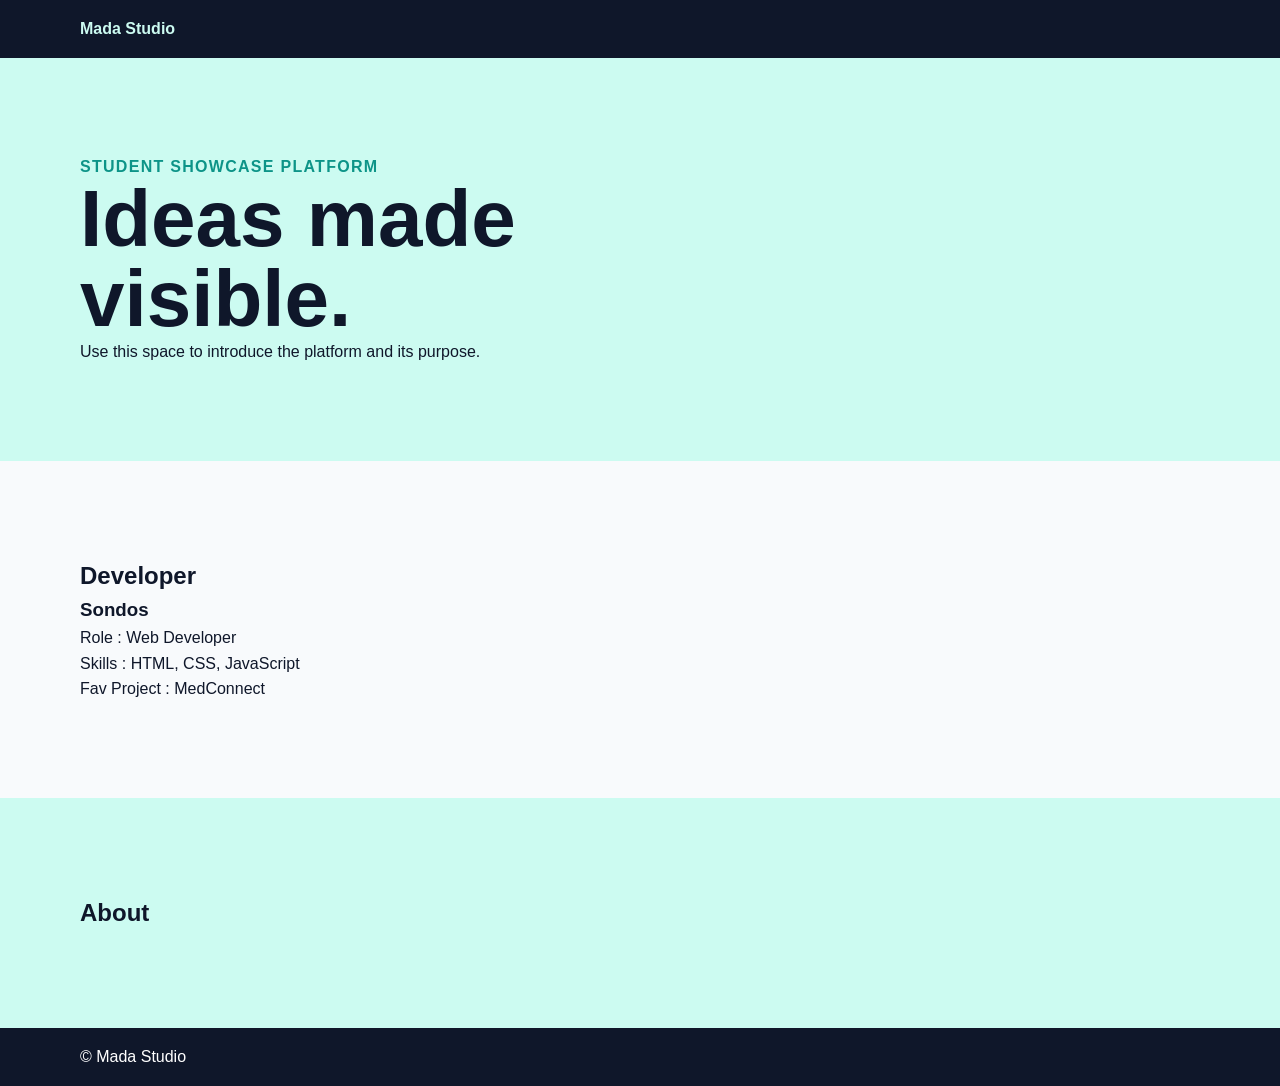
==== index.html @ 784f79d1 "Wrote information and changed the branch name :)" ====
<!DOCTYPE html>
<html lang="en">
  <head>
    <meta charset="UTF-8" />
    <meta name="viewport" content="width=device-width, initial-scale=1.0" />
    <meta
      name="description"
      content="Student Showcase Platform — a Mada Studio frontend team project."
    />
    <title>Student Showcase Platform | Mada Studio</title>
    <link rel="stylesheet" href="css/style.css" />
  </head>
  <body>
    <!-- Build the navigation links and mobile menu here. -->
    <header class="site-header">
      <nav class="container" aria-label="Main navigation">
        <a class="brand" href="index.html">Mada Studio</a>
      </nav>
    </header>

    <main>
      <!-- Add the main project message, call to action, and visual here. -->
      <section id="hero" class="hero">
        <div class="container">
          <p class="eyebrow">Student Showcase Platform</p>
          <h1>Ideas made visible.</h1>
          <p>Use this space to introduce the platform and its purpose.</p>
        </div>
      </section>

      <!-- Display student work as cards or a filterable gallery here. -->
      <section id="projects" class="section">
        <div class="container">
          <div class="developer">
            <h2>Developer</h2>
            <h3>Sondos</h3>
            <p>Role : Web Developer</p>
            <p>Skills : HTML, CSS, JavaScript</p>
            <p>Fav Project : MedConnect</p>
          </div>
        </div>
      </section>

      <!-- Explain the platform, studio, or student community here. -->
      <section id="about" class="section section--mint">
        <div class="container">
          <h2>About</h2>
        </div>
      </section>
    </main>

    <!-- Add contact links, social links, and legal text here. -->
    <footer class="site-footer">
      <div class="container">© Mada Studio</div>
    </footer>

    <script src="js/main.js"></script>
  </body>
</html>
---- css/style.css ----
/* Mada Studio design tokens. Reuse these values instead of hard-coding colors. */
:root {
  --teal: #0d9488;
  --navy: #0f172a;
  --amber: #f59e0b;
  --mint: #ccfbf1;
  --white: #ffffff;
  --surface: #f8fafc;
  --text-muted: #475569;
  --container-width: 1120px;
}

/* A small, predictable responsive reset for every page in this project. */
*,
*::before,
*::after {
  box-sizing: border-box;
}

html {
  scroll-behavior: smooth;
}

body,
h1,
h2,
h3,
p {
  margin: 0;
}

body {
  min-width: 320px;
  background: var(--surface);
  color: var(--navy);
  font-family: Arial, sans-serif;
  line-height: 1.6;
}

img {
  display: block;
  max-width: 100%;
}

a {
  color: inherit;
}

.container {
  width: min(100% - 2rem, var(--container-width));
  margin-inline: auto;
}

.site-header,
.site-footer {
  background: var(--navy);
  color: var(--white);
  padding-block: 1rem;
}

.brand {
  color: var(--mint);
  font-weight: 700;
  text-decoration: none;
}

.hero,
.section {
  padding-block: clamp(3rem, 8vw, 6rem);
}

.hero {
  background: var(--mint);
}

.hero h1 {
  max-width: 12ch;
  font-size: clamp(2.5rem, 8vw, 5rem);
  line-height: 1;
}

.eyebrow {
  color: var(--teal);
  font-weight: 700;
  letter-spacing: 0.08em;
  text-transform: uppercase;
}

.section--mint {
  background: var(--mint);
}

/* Add component styles below as the team builds new sections. */

@media (min-width: 768px) {
  .container {
    width: min(100% - 4rem, var(--container-width));
  }
}
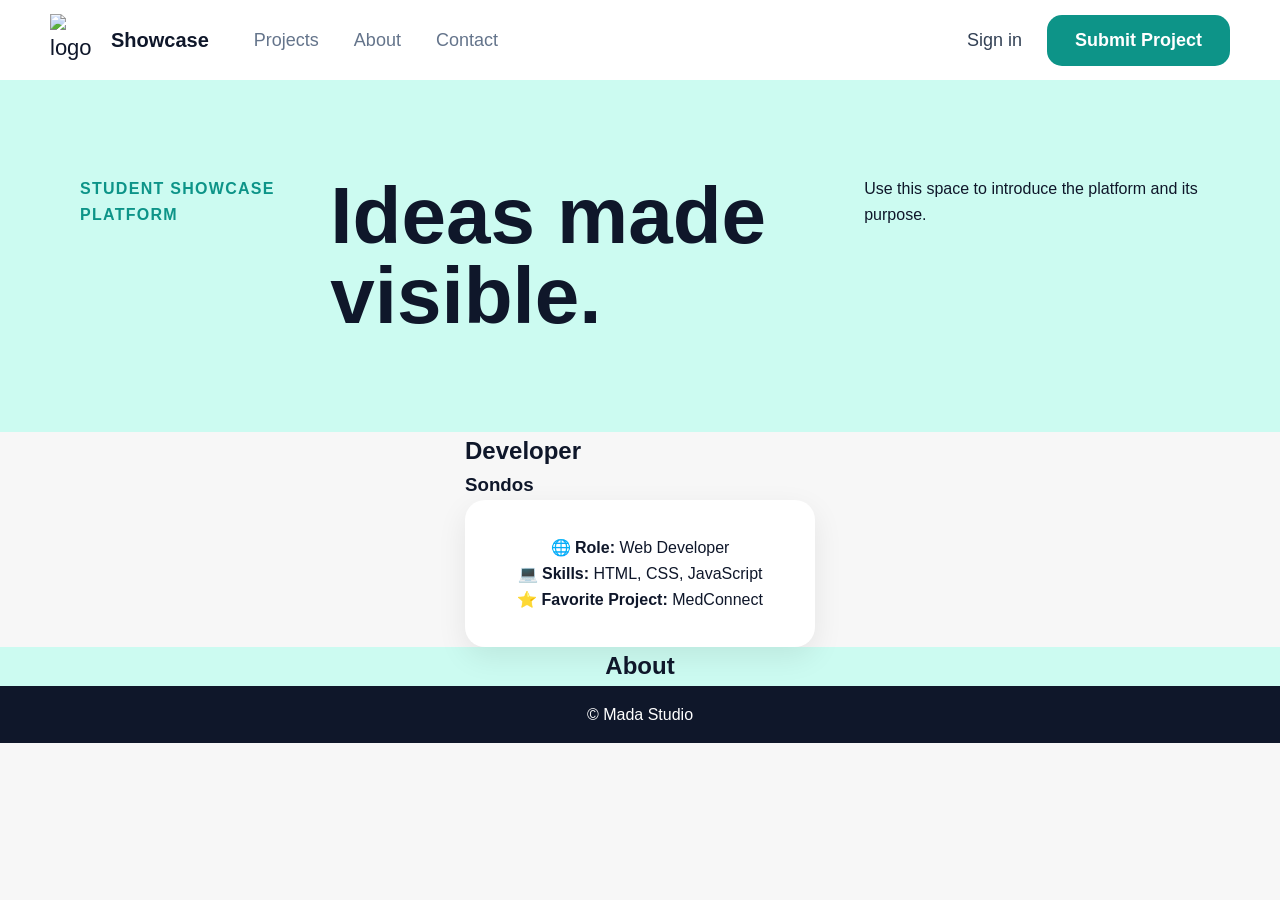
==== commit 2039fd44: "tried to make the navbar" ====
--- a/index.html
+++ b/index.html
@@ -8,19 +8,39 @@
       content="Student Showcase Platform — a Mada Studio frontend team project."
     />
     <title>Student Showcase Platform | Mada Studio</title>
+
     <link rel="stylesheet" href="css/style.css" />
   </head>
   <body>
     <!-- Build the navigation links and mobile menu here. -->
-    <header class="site-header">
-      <nav class="container" aria-label="Main navigation">
-        <a class="brand" href="index.html">Mada Studio</a>
-      </nav>
-    </header>
+    <nav>
+      <div class="left">
+
+        <div class="logo">
+            <img src="image.png" alt="logo" />
+        </div>
+
+        <h2>Showcase</h2>
+
+        <ul>
+            <li><a href="#">Projects</a></li>
+            <li><a href="#">About</a></li>
+            <li><a href="#">Contact</a></li>
+        </ul>
+
+    </div>
+
+    <div class="right">
+        <a href="#" class="signin">Sign in</a>
+        <button>Submit Project</button>
+    </div>
+</nav>
+
+    
 
     <main>
       <!-- Add the main project message, call to action, and visual here. -->
-      <section id="hero" class="hero">
+      <section id="hero" class="hero-section">
         <div class="container">
           <p class="eyebrow">Student Showcase Platform</p>
           <h1>Ideas made visible.</h1>
@@ -34,12 +54,16 @@
           <div class="developer">
             <h2>Developer</h2>
             <h3>Sondos</h3>
-            <p>Role : Web Developer</p>
-            <p>Skills : HTML, CSS, JavaScript</p>
-            <p>Fav Project : MedConnect</p>
-          </div>
+            <div class="developer-card .info">
+                <p><strong>🌐 Role:</strong> Web Developer</p>
+                <p><strong>💻 Skills:</strong> HTML, CSS, JavaScript</p>
+                <p><strong>⭐ Favorite Project:</strong> MedConnect</p>
+            </div>
+
         </div>
-      </section>
+
+    </div>
+</section>
 
       <!-- Explain the platform, studio, or student community here. -->
       <section id="about" class="section section--mint">
--- a/css/style.css
+++ b/css/style.css
@@ -64,16 +64,15 @@
   text-decoration: none;
 }
 
-.hero,
-.section {
+.hero-section {
   padding-block: clamp(3rem, 8vw, 6rem);
 }
 
-.hero {
+.hero-section {
   background: var(--mint);
 }
 
-.hero h1 {
+.hero-section h1 {
   max-width: 12ch;
   font-size: clamp(2.5rem, 8vw, 5rem);
   line-height: 1;
@@ -97,3 +96,164 @@
     width: min(100% - 4rem, var(--container-width));
   }
 }
+
+#developer-section{
+    padding:80px 20px;
+    background:#f5f7fb;
+}
+
+.container{
+    display:flex;
+    justify-content:center;
+}
+
+.developer-card{
+    width:350px;
+    background:#fff;
+    padding:35px;
+    border-radius:20px;
+    text-align:center;
+    box-shadow:0 10px 30px rgba(0,0,0,0.08);
+    transition:0.3s;
+}
+
+.developer-card:hover{
+    transform:translateY(-8px);
+    box-shadow:0 15px 40px rgba(0,0,0,0.15);
+}
+
+.developer-card img{
+    width:100px;
+    height:100px;
+    border-radius:50%;
+    object-fit:cover;
+    border:4px solid #BEEFE5;
+}
+
+.developer-card .profile-icon{
+    display: flex;
+    justify-content: center;
+    margin-bottom: 20px;
+}
+
+.developer-card h2{
+    margin-top:20px;
+    color:#0d1b3d;
+}
+
+.developer-card h3{
+    color:#009688;
+    margin:10px 0 20px;
+}
+
+.developer-card .info{
+    text-align:left;
+       width: 85%;
+    margin: 25px auto 0;
+}
+
+.developer-card .info p{
+    background:#f7f7f7;
+    padding:12px;
+    border-radius:10px;
+    margin:10px 0;
+}
+
+
+*{
+    margin:0;
+    padding:0;
+    box-sizing:border-box;
+    font-family:Arial, Helvetica, sans-serif;
+}
+
+body{
+    background:#f7f7f7;
+}
+
+nav{
+    width:100%;
+    height:80px;
+    background:white;
+
+    display:flex;
+    justify-content:space-between;
+    align-items:center;
+
+    padding:0 50px;
+}
+
+.left{
+    display:flex;
+    align-items:center;
+    gap:15px;
+}
+
+.logo{
+    width:46px;
+    height:46px;
+    
+    border-radius:14px;
+
+    display:flex;
+    justify-content:center;
+    align-items:center;
+
+    
+    font-size:22px;
+}
+
+.left h2{
+    font-size:20px;
+}
+
+.left ul{
+    display:flex;
+    list-style:none;
+    gap:35px;
+    margin-left:30px;
+}
+
+.left ul li a{
+    text-decoration:none;
+    color:#64748b;
+    font-size:18px;
+    font-weight:500;
+    transition:.3s;
+}
+
+.left ul li a:hover{
+    color:#0d9488;
+}
+
+.right{
+    display:flex;
+    align-items:center;
+    gap:25px;
+}
+
+.signin{
+    text-decoration:none;
+    color:#334155;
+    font-size:18px;
+    font-weight:500;
+}
+
+button{
+    border:none;
+    background:#0d9488;
+    color:white;
+
+    padding:15px 28px;
+
+    border-radius:15px;
+    font-size:18px;
+    font-weight:600;
+
+    cursor:pointer;
+    transition:.3s;
+}
+
+button:hover{
+    background:#0f766e;
+}
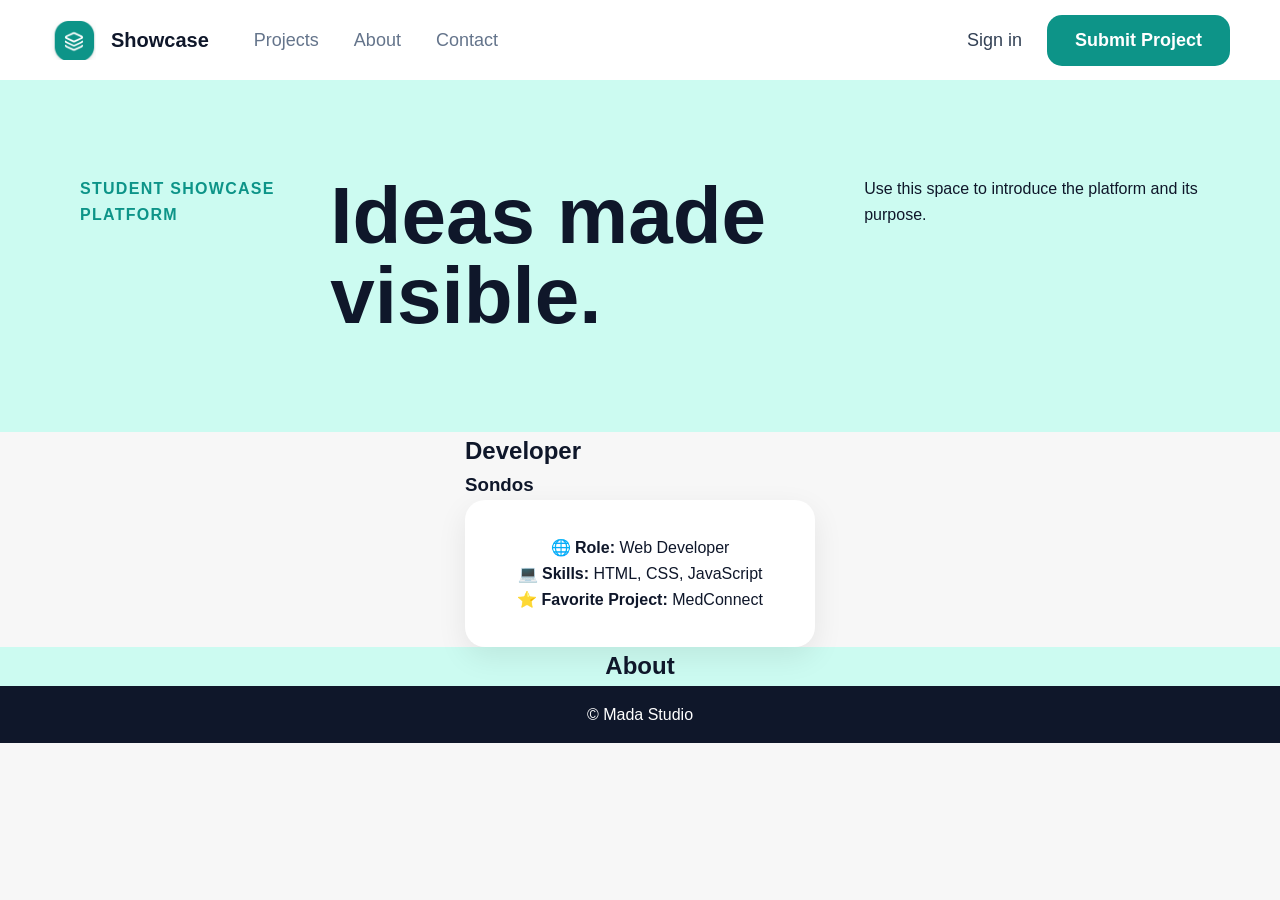
==== commit c759aeff: "made the navbar" ====
--- a/index.html
+++ b/index.html
@@ -17,7 +17,7 @@
       <div class="left">
 
         <div class="logo">
-            <img src="image.png" alt="logo" />
+            <img src="Showcase-logo.png" alt="logo" />
         </div>
 
         <h2>Showcase</h2>
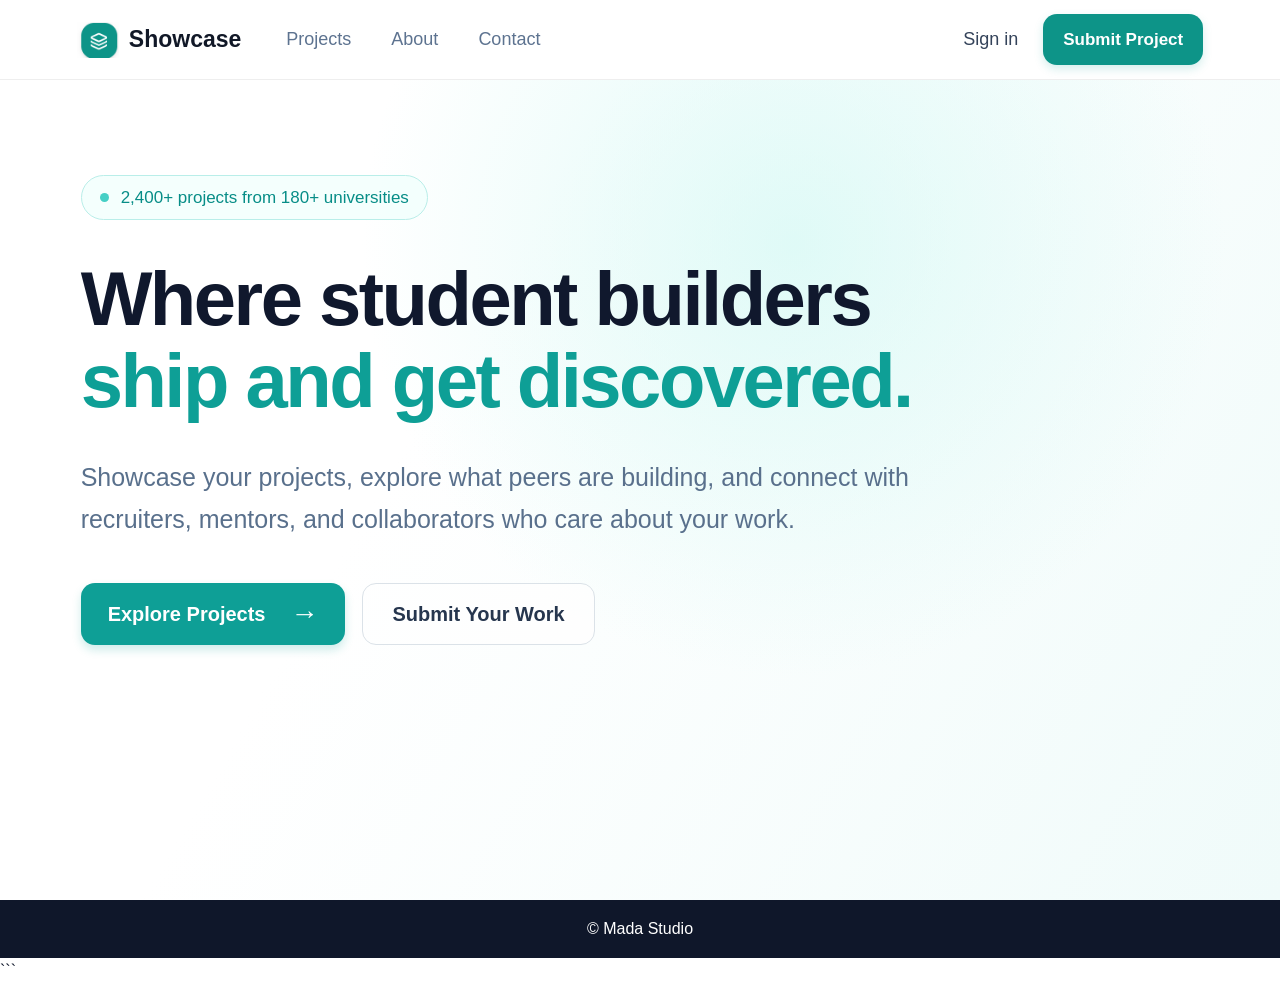
==== commit b5cd5ffa: "deleted the profile and added da hero section" ====
--- a/index.html
+++ b/index.html
@@ -1,83 +1,98 @@
 <!DOCTYPE html>
 <html lang="en">
-  <head>
-    <meta charset="UTF-8" />
-    <meta name="viewport" content="width=device-width, initial-scale=1.0" />
+<head>
+    <meta charset="UTF-8">
+    <meta name="viewport" content="width=device-width, initial-scale=1.0">
+
     <meta
-      name="description"
-      content="Student Showcase Platform — a Mada Studio frontend team project."
+        name="description"
+        content="Student Showcase Platform — a Mada Studio frontend team project."
     />
+
     <title>Student Showcase Platform | Mada Studio</title>
 
-    <link rel="stylesheet" href="css/style.css" />
-  </head>
-  <body>
-    <!-- Build the navigation links and mobile menu here. -->
-    <nav>
-      <div class="left">
+    <link rel="stylesheet" href="css/style.css">
+</head>
 
-        <div class="logo">
-            <img src="Showcase-logo.png" alt="logo" />
+<body>
+
+    <!-- ================= NAVBAR ================= -->
+
+    <header class="navbar">
+
+   <div class="logo">
+    <img src="Showcase-logo.png" alt="Showcase logo">
+    <h2>Showcase</h2>
+   </div>
+
+        <nav class="nav-links">
+            <a href="#">Projects</a>
+            <a href="#">About</a>
+            <a href="#">Contact</a>
+        </nav>
+
+        <div class="nav-actions">
+            <a href="#" class="sign-in">Sign in</a>
+            <a href="#" class="submit-btn">Submit Project</a>
         </div>
 
-        <h2>Showcase</h2>
+    </header>
 
-        <ul>
-            <li><a href="#">Projects</a></li>
-            <li><a href="#">About</a></li>
-            <li><a href="#">Contact</a></li>
-        </ul>
 
-    </div>
-
-    <div class="right">
-        <a href="#" class="signin">Sign in</a>
-        <button>Submit Project</button>
-    </div>
-</nav>
-
-    
+    <!-- ================= HERO SECTION ================= -->
 
     <main>
-      <!-- Add the main project message, call to action, and visual here. -->
-      <section id="hero" class="hero-section">
-        <div class="container">
-          <p class="eyebrow">Student Showcase Platform</p>
-          <h1>Ideas made visible.</h1>
-          <p>Use this space to introduce the platform and its purpose.</p>
-        </div>
-      </section>
 
-      <!-- Display student work as cards or a filterable gallery here. -->
-      <section id="projects" class="section">
-        <div class="container">
-          <div class="developer">
-            <h2>Developer</h2>
-            <h3>Sondos</h3>
-            <div class="developer-card .info">
-                <p><strong>🌐 Role:</strong> Web Developer</p>
-                <p><strong>💻 Skills:</strong> HTML, CSS, JavaScript</p>
-                <p><strong>⭐ Favorite Project:</strong> MedConnect</p>
+        <section class="hero">
+
+            <div class="hero-content">
+
+                <div class="projects-badge">
+                    <span class="badge-dot"></span>
+                    <span>2,400+ projects from 180+ universities</span>
+                </div>
+
+                <h1>
+                    Where student builders
+                    <span>ship and get discovered.</span>
+                </h1>
+
+                <p>
+                    Showcase your projects, explore what peers are building, and
+                    connect with recruiters, mentors, and collaborators who care about
+                    your work.
+                </p>
+
+                <div class="hero-buttons">
+
+                    <a href="#" class="explore-btn">
+                        Explore Projects
+                        <span>→</span>
+                    </a>
+
+                    <a href="#" class="work-btn">
+                        Submit Your Work
+                    </a>
+
+                </div>
+
             </div>
 
-        </div>
+        </section>
 
-    </div>
-</section>
-
-      <!-- Explain the platform, studio, or student community here. -->
-      <section id="about" class="section section--mint">
-        <div class="container">
-          <h2>About</h2>
-        </div>
-      </section>
     </main>
 
-    <!-- Add contact links, social links, and legal text here. -->
+
+    <!-- ================= FOOTER ================= -->
+
     <footer class="site-footer">
-      <div class="container">© Mada Studio</div>
+        <div class="container">
+            © Mada Studio
+        </div>
     </footer>
 
     <script src="js/main.js"></script>
-  </body>
+
+</body>
 </html>
+```
--- a/css/style.css
+++ b/css/style.css
@@ -10,7 +10,8 @@
   --container-width: 1120px;
 }
 
-/* A small, predictable responsive reset for every page in this project. */
+/* ================= GENERAL ================= */
+
 *,
 *::before,
 *::after {
@@ -31,9 +32,9 @@
 
 body {
   min-width: 320px;
-  background: var(--surface);
+  background: #ffffff;
   color: var(--navy);
-  font-family: Arial, sans-serif;
+  font-family: Arial, Helvetica, sans-serif;
   line-height: 1.6;
 }
 
@@ -50,6 +51,9 @@
   width: min(100% - 2rem, var(--container-width));
   margin-inline: auto;
 }
+
+
+/* ================= SITE HEADER / FOOTER ================= */
 
 .site-header,
 .site-footer {
@@ -64,32 +68,348 @@
   text-decoration: none;
 }
 
-.hero-section {
-  padding-block: clamp(3rem, 8vw, 6rem);
-}
-
-.hero-section {
-  background: var(--mint);
-}
-
-.hero-section h1 {
-  max-width: 12ch;
-  font-size: clamp(2.5rem, 8vw, 5rem);
+
+/* ================= NEW NAVBAR ================= */
+
+.navbar {
+  height: 80px;
+  width: 100%;
+  display: flex;
+  align-items: center;
+  padding: 0 6%;
+  border-bottom: 1px solid #eeeeee;
+  background-color: #ffffff;
+}
+
+
+/* ================= LOGO ================= */
+
+.logo {
+  display: flex;
+  align-items: center;
+  gap: 10px;
+}
+
+.logo img {
+  width: 42px;
+  height: 42px;
+  object-fit: contain;
+}
+
+.logo h2 {
+  font-size: 23px;
+  font-weight: 700;
+  color: #111827;
+}
+
+
+/* ================= NAV LINKS ================= */
+
+.nav-links {
+  display: flex;
+  align-items: center;
+  gap: 40px;
+  margin-left: 45px;
+}
+
+.nav-links a {
+  text-decoration: none;
+  color: #5d7390;
+  font-size: 18px;
+  font-weight: 500;
+  transition: 0.3s;
+}
+
+.nav-links a:hover {
+  color: var(--teal);
+}
+
+
+/* ================= NAV ACTIONS ================= */
+
+.nav-actions {
+  margin-left: auto;
+  display: flex;
+  align-items: center;
+  gap: 25px;
+}
+
+.sign-in {
+  text-decoration: none;
+  color: #34435a;
+  font-size: 18px;
+  font-weight: 500;
+  transition: 0.3s;
+}
+
+.sign-in:hover {
+  color: var(--teal);
+}
+
+.submit-btn {
+  display: inline-flex;
+  align-items: center;
+  justify-content: center;
+
+  text-decoration: none;
+
+  background-color: var(--teal);
+  color: white;
+
+  padding: 12px 20px;
+
+  border-radius: 14px;
+
+  font-size: 17px;
+  font-weight: 700;
+
+  box-shadow: 0 4px 10px rgba(14, 159, 150, 0.18);
+
+  transition: 0.3s;
+}
+
+.submit-btn:hover {
+  background-color: #087f78;
+  transform: translateY(-2px);
+}
+
+
+/* ================= HERO ================= */
+
+.hero {
+  min-height: calc(100vh - 80px);
+
+  padding: 95px 6.3%;
+
+  background:
+    radial-gradient(
+      circle at 62% 20%,
+      rgba(208, 248, 243, 0.65),
+      rgba(255, 255, 255, 0) 42%
+    ),
+    linear-gradient(
+      120deg,
+      #ffffff 0%,
+      #ffffff 35%,
+      #f0fbfa 100%
+    );
+}
+
+.hero-content {
+  max-width: 940px;
+}
+
+
+/* ================= BADGE ================= */
+
+.projects-badge {
+  display: inline-flex;
+  align-items: center;
+  gap: 12px;
+
+  padding: 8px 18px;
+
+  border: 1px solid #b9eee9;
+  border-radius: 30px;
+
+  color: #078d87;
+  background-color: rgba(242, 255, 253, 0.8);
+
+  font-size: 17px;
+  font-weight: 500;
+
+  margin-bottom: 38px;
+}
+
+.badge-dot {
+  width: 9px;
+  height: 9px;
+
+  border-radius: 50%;
+
+  background-color: #45cfc5;
+}
+
+
+/* ================= HEADING ================= */
+
+.hero h1 {
+  font-size: 76px;
+  line-height: 1.08;
+  letter-spacing: -2.5px;
+  font-weight: 750;
+
+  color: #10182d;
+
+  margin-bottom: 35px;
+}
+
+.hero h1 span {
+  display: block;
+  color: #0e9f96;
+}
+
+
+/* ================= DESCRIPTION ================= */
+
+.hero p {
+  max-width: 880px;
+
+  font-size: 25px;
+  line-height: 1.65;
+
+  color: #59708c;
+
+  margin-bottom: 43px;
+}
+
+
+/* ================= HERO BUTTONS ================= */
+
+.hero-buttons {
+  display: flex;
+  align-items: center;
+  gap: 17px;
+}
+
+.explore-btn,
+.work-btn {
+  min-height: 62px;
+
+  display: inline-flex;
+  align-items: center;
+  justify-content: center;
+
+  text-decoration: none;
+
+  border-radius: 14px;
+
+  font-size: 20px;
+  font-weight: 600;
+
+  transition: 0.3s;
+}
+
+.explore-btn {
+  gap: 25px;
+
+  padding: 0 27px;
+
+  background-color: #0e9f96;
+  color: white;
+
+  box-shadow: 0 5px 10px rgba(14, 159, 150, 0.2);
+}
+
+.explore-btn span {
+  font-size: 28px;
   line-height: 1;
 }
 
-.eyebrow {
-  color: var(--teal);
-  font-weight: 700;
-  letter-spacing: 0.08em;
-  text-transform: uppercase;
-}
-
-.section--mint {
-  background: var(--mint);
-}
-
-/* Add component styles below as the team builds new sections. */
+.explore-btn:hover {
+  background-color: #087f78;
+  transform: translateY(-2px);
+}
+
+.work-btn {
+  padding: 0 29px;
+
+  border: 1px solid #dbe2e8;
+
+  color: #26364e;
+
+  background-color: rgba(255, 255, 255, 0.7);
+}
+
+.work-btn:hover {
+  border-color: #0e9f96;
+  color: #0e9f96;
+}
+
+
+/* ================= DEVELOPER SECTION ================= */
+
+#developer-section {
+  padding: 80px 20px;
+  background: #f5f7fb;
+}
+
+.container {
+  display: flex;
+  justify-content: center;
+}
+
+.developer-card {
+  width: 350px;
+
+  background: #fff;
+
+  padding: 35px;
+
+  border-radius: 20px;
+
+  text-align: center;
+
+  box-shadow: 0 10px 30px rgba(0, 0, 0, 0.08);
+
+  transition: 0.3s;
+}
+
+.developer-card:hover {
+  transform: translateY(-8px);
+
+  box-shadow: 0 15px 40px rgba(0, 0, 0, 0.15);
+}
+
+.developer-card img {
+  width: 100px;
+  height: 100px;
+
+  border-radius: 50%;
+
+  object-fit: cover;
+
+  border: 4px solid #beefe5;
+}
+
+.developer-card .profile-icon {
+  display: flex;
+  justify-content: center;
+
+  margin-bottom: 20px;
+}
+
+.developer-card h2 {
+  margin-top: 20px;
+  color: #0d1b3d;
+}
+
+.developer-card h3 {
+  color: #009688;
+
+  margin: 10px 0 20px;
+}
+
+.developer-card .info {
+  text-align: left;
+
+  width: 85%;
+
+  margin: 25px auto 0;
+}
+
+.developer-card .info p {
+  background: #f7f7f7;
+
+  padding: 12px;
+
+  border-radius: 10px;
+
+  margin: 10px 0;
+}
+
+
+/* ================= RESPONSIVE ================= */
 
 @media (min-width: 768px) {
   .container {
@@ -97,163 +417,110 @@
   }
 }
 
-#developer-section{
-    padding:80px 20px;
-    background:#f5f7fb;
-}
-
-.container{
-    display:flex;
-    justify-content:center;
-}
-
-.developer-card{
-    width:350px;
-    background:#fff;
-    padding:35px;
-    border-radius:20px;
-    text-align:center;
-    box-shadow:0 10px 30px rgba(0,0,0,0.08);
-    transition:0.3s;
-}
-
-.developer-card:hover{
-    transform:translateY(-8px);
-    box-shadow:0 15px 40px rgba(0,0,0,0.15);
-}
-
-.developer-card img{
-    width:100px;
-    height:100px;
-    border-radius:50%;
-    object-fit:cover;
-    border:4px solid #BEEFE5;
-}
-
-.developer-card .profile-icon{
-    display: flex;
+
+@media (max-width: 900px) {
+
+  .navbar {
+    padding: 0 4%;
+  }
+
+  .nav-links {
+    gap: 20px;
+    margin-left: 25px;
+  }
+
+  .nav-links a {
+    font-size: 16px;
+  }
+
+  .nav-actions {
+    gap: 15px;
+  }
+
+  .submit-btn {
+    padding: 10px 15px;
+    font-size: 15px;
+  }
+
+  .hero {
+    padding: 70px 6%;
+  }
+
+  .hero h1 {
+    font-size: 58px;
+  }
+
+  .hero p {
+    font-size: 20px;
+  }
+}
+
+
+@media (max-width: 650px) {
+
+  .navbar {
+    height: auto;
+
+    padding: 15px 5%;
+
+    flex-wrap: wrap;
+
+    gap: 15px;
+  }
+
+  .logo img {
+    width: 38px;
+    height: 38px;
+  }
+
+  .logo h2 {
+    font-size: 20px;
+  }
+
+  .nav-links {
+    order: 3;
+
+    width: 100%;
+
     justify-content: center;
-    margin-bottom: 20px;
-}
-
-.developer-card h2{
-    margin-top:20px;
-    color:#0d1b3d;
-}
-
-.developer-card h3{
-    color:#009688;
-    margin:10px 0 20px;
-}
-
-.developer-card .info{
-    text-align:left;
-       width: 85%;
-    margin: 25px auto 0;
-}
-
-.developer-card .info p{
-    background:#f7f7f7;
-    padding:12px;
-    border-radius:10px;
-    margin:10px 0;
-}
-
-
-*{
-    margin:0;
-    padding:0;
-    box-sizing:border-box;
-    font-family:Arial, Helvetica, sans-serif;
-}
-
-body{
-    background:#f7f7f7;
-}
-
-nav{
-    width:100%;
-    height:80px;
-    background:white;
-
-    display:flex;
-    justify-content:space-between;
-    align-items:center;
-
-    padding:0 50px;
-}
-
-.left{
-    display:flex;
-    align-items:center;
-    gap:15px;
-}
-
-.logo{
-    width:46px;
-    height:46px;
-    
-    border-radius:14px;
-
-    display:flex;
-    justify-content:center;
-    align-items:center;
-
-    
-    font-size:22px;
-}
-
-.left h2{
-    font-size:20px;
-}
-
-.left ul{
-    display:flex;
-    list-style:none;
-    gap:35px;
-    margin-left:30px;
-}
-
-.left ul li a{
-    text-decoration:none;
-    color:#64748b;
-    font-size:18px;
-    font-weight:500;
-    transition:.3s;
-}
-
-.left ul li a:hover{
-    color:#0d9488;
-}
-
-.right{
-    display:flex;
-    align-items:center;
-    gap:25px;
-}
-
-.signin{
-    text-decoration:none;
-    color:#334155;
-    font-size:18px;
-    font-weight:500;
-}
-
-button{
-    border:none;
-    background:#0d9488;
-    color:white;
-
-    padding:15px 28px;
-
-    border-radius:15px;
-    font-size:18px;
-    font-weight:600;
-
-    cursor:pointer;
-    transition:.3s;
-}
-
-button:hover{
-    background:#0f766e;
+
+    margin-left: 0;
+  }
+
+  .nav-actions {
+    margin-left: auto;
+  }
+
+  .sign-in {
+    display: none;
+  }
+
+  .hero {
+    padding: 55px 5%;
+  }
+
+  .projects-badge {
+    font-size: 13px;
+    padding: 7px 12px;
+  }
+
+  .hero h1 {
+    font-size: 43px;
+    letter-spacing: -1.5px;
+  }
+
+  .hero p {
+    font-size: 18px;
+    line-height: 1.55;
+  }
+
+  .hero-buttons {
+    flex-direction: column;
+    align-items: stretch;
+  }
+
+  .explore-btn,
+  .work-btn {
+    width: 100%;
+  }
 }
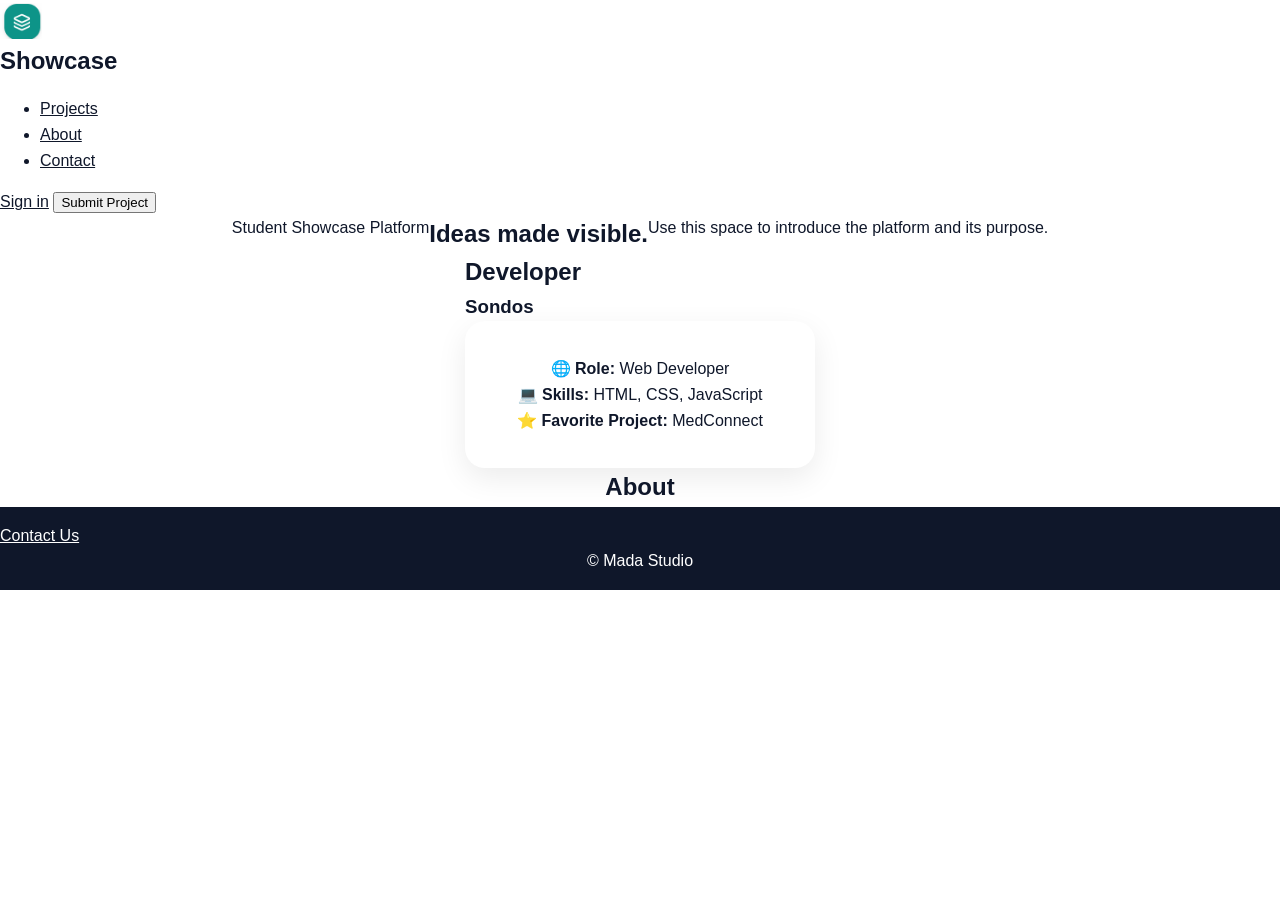
==== commit 1f5f6613: "add new link" ====
--- a/index.html
+++ b/index.html
@@ -1,98 +1,84 @@
 <!DOCTYPE html>
 <html lang="en">
-<head>
-    <meta charset="UTF-8">
-    <meta name="viewport" content="width=device-width, initial-scale=1.0">
-
+  <head>
+    <meta charset="UTF-8" />
+    <meta name="viewport" content="width=device-width, initial-scale=1.0" />
     <meta
-        name="description"
-        content="Student Showcase Platform — a Mada Studio frontend team project."
+      name="description"
+      content="Student Showcase Platform — a Mada Studio frontend team project."
     />
-
     <title>Student Showcase Platform | Mada Studio</title>
 
-    <link rel="stylesheet" href="css/style.css">
-</head>
+    <link rel="stylesheet" href="css/style.css" />
+  </head>
+  <body>
+    <!-- Build the navigation links and mobile menu here. -->
+    <nav>
+      <div class="left">
 
-<body>
-
-    <!-- ================= NAVBAR ================= -->
-
-    <header class="navbar">
-
-   <div class="logo">
-    <img src="Showcase-logo.png" alt="Showcase logo">
-    <h2>Showcase</h2>
-   </div>
-
-        <nav class="nav-links">
-            <a href="#">Projects</a>
-            <a href="#">About</a>
-            <a href="#">Contact</a>
-        </nav>
-
-        <div class="nav-actions">
-            <a href="#" class="sign-in">Sign in</a>
-            <a href="#" class="submit-btn">Submit Project</a>
+        <div class="logo">
+            <img src="Showcase-logo.png" alt="logo" />
         </div>
 
-    </header>
+        <h2>Showcase</h2>
 
+        <ul>
+            <li><a href="#">Projects</a></li>
+            <li><a href="#">About</a></li>
+            <li><a href="#">Contact</a></li>
+        </ul>
 
-    <!-- ================= HERO SECTION ================= -->
+    </div>
+
+    <div class="right">
+        <a href="#" class="signin">Sign in</a>
+        <button>Submit Project</button>
+    </div>
+</nav>
+
+    
 
     <main>
+      <!-- Add the main project message, call to action, and visual here. -->
+      <section id="hero" class="hero-section">
+        <div class="container">
+          <p class="eyebrow">Student Showcase Platform</p>
+          <h1>Ideas made visible.</h1>
+          <p>Use this space to introduce the platform and its purpose.</p>
+        </div>
+      </section>
 
-        <section class="hero">
-
-            <div class="hero-content">
-
-                <div class="projects-badge">
-                    <span class="badge-dot"></span>
-                    <span>2,400+ projects from 180+ universities</span>
-                </div>
-
-                <h1>
-                    Where student builders
-                    <span>ship and get discovered.</span>
-                </h1>
-
-                <p>
-                    Showcase your projects, explore what peers are building, and
-                    connect with recruiters, mentors, and collaborators who care about
-                    your work.
-                </p>
-
-                <div class="hero-buttons">
-
-                    <a href="#" class="explore-btn">
-                        Explore Projects
-                        <span>→</span>
-                    </a>
-
-                    <a href="#" class="work-btn">
-                        Submit Your Work
-                    </a>
-
-                </div>
-
+      <!-- Display student work as cards or a filterable gallery here. -->
+      <section id="projects" class="section">
+        <div class="container">
+          <div class="developer">
+            <h2>Developer</h2>
+            <h3>Sondos</h3>
+            <div class="developer-card .info">
+                <p><strong>🌐 Role:</strong> Web Developer</p>
+                <p><strong>💻 Skills:</strong> HTML, CSS, JavaScript</p>
+                <p><strong>⭐ Favorite Project:</strong> MedConnect</p>
             </div>
 
-        </section>
+        </div>
 
+    </div>
+</section>
+
+      <!-- Explain the platform, studio, or student community here. -->
+      <section id="about" class="section section--mint">
+        <div class="container">
+          <h2>About</h2>
+        </div>
+      </section>
     </main>
 
-
-    <!-- ================= FOOTER ================= -->
-
+    <!-- Add contact links, social links, and legal text here. -->
     <footer class="site-footer">
-        <div class="container">
-            © Mada Studio
-        </div>
+      <a href="mailto:info@mada-studio.com">Contact Us</a>
+      <div class="container">© Mada Studio</div>
     </footer>
 
     <script src="js/main.js"></script>
-
-</body>
+  </body>
 </html>
-```
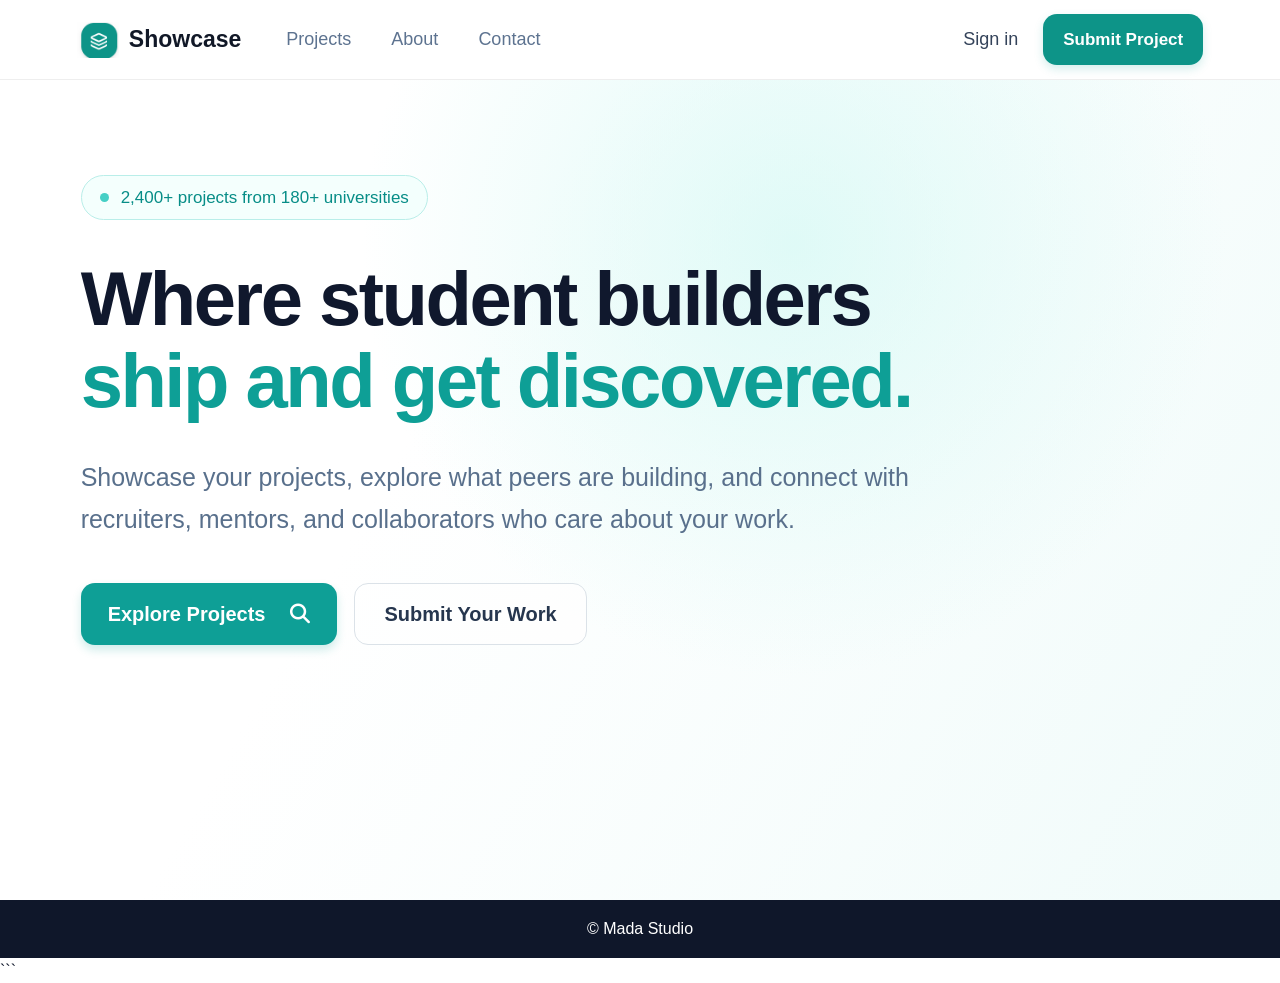
==== commit 035eb739: "added an icon" ====
--- a/index.html
+++ b/index.html
@@ -1,84 +1,100 @@
 <!DOCTYPE html>
 <html lang="en">
-  <head>
-    <meta charset="UTF-8" />
-    <meta name="viewport" content="width=device-width, initial-scale=1.0" />
+<head>
+    <meta charset="UTF-8">
+    <meta name="viewport" content="width=device-width, initial-scale=1.0">
+    
     <meta
-      name="description"
-      content="Student Showcase Platform — a Mada Studio frontend team project."
+        name="description"
+        content="Student Showcase Platform — a Mada Studio frontend team project."
     />
+
     <title>Student Showcase Platform | Mada Studio</title>
 
-    <link rel="stylesheet" href="css/style.css" />
-  </head>
-  <body>
-    <!-- Build the navigation links and mobile menu here. -->
-    <nav>
-      <div class="left">
+    <link rel="stylesheet" href="css/style.css">
 
-        <div class="logo">
-            <img src="Showcase-logo.png" alt="logo" />
+    <link rel="stylesheet" href="https://cdnjs.cloudflare.com/ajax/libs/font-awesome/6.7.2/css/all.min.css">
+</head>
+
+<body>
+
+    <!-- ================= NAVBAR ================= -->
+
+    <header class="navbar">
+
+   <div class="logo">
+    <img src="Showcase-logo.png" alt="Showcase logo">
+    <h2>Showcase</h2>
+   </div>
+
+        <nav class="nav-links">
+            <a href="#">Projects</a>
+            <a href="#">About</a>
+            <a href="#">Contact</a>
+        </nav>
+
+        <div class="nav-actions">
+            <a href="#" class="sign-in">Sign in</a>
+            <a href="#" class="submit-btn">Submit Project</a>
         </div>
 
-        <h2>Showcase</h2>
+    </header> 
 
-        <ul>
-            <li><a href="#">Projects</a></li>
-            <li><a href="#">About</a></li>
-            <li><a href="#">Contact</a></li>
-        </ul>
 
-    </div>
-
-    <div class="right">
-        <a href="#" class="signin">Sign in</a>
-        <button>Submit Project</button>
-    </div>
-</nav>
-
-    
+    <!-- ================= HERO SECTION ================= -->
 
     <main>
-      <!-- Add the main project message, call to action, and visual here. -->
-      <section id="hero" class="hero-section">
-        <div class="container">
-          <p class="eyebrow">Student Showcase Platform</p>
-          <h1>Ideas made visible.</h1>
-          <p>Use this space to introduce the platform and its purpose.</p>
-        </div>
-      </section>
 
-      <!-- Display student work as cards or a filterable gallery here. -->
-      <section id="projects" class="section">
-        <div class="container">
-          <div class="developer">
-            <h2>Developer</h2>
-            <h3>Sondos</h3>
-            <div class="developer-card .info">
-                <p><strong>🌐 Role:</strong> Web Developer</p>
-                <p><strong>💻 Skills:</strong> HTML, CSS, JavaScript</p>
-                <p><strong>⭐ Favorite Project:</strong> MedConnect</p>
+        <section class="hero">
+
+            <div class="hero-content">
+
+                <div class="projects-badge">
+                    <span class="badge-dot"></span>
+                    <span>2,400+ projects from 180+ universities</span>
+                </div>
+
+                <h1>
+                    Where student builders
+                    <span>ship and get discovered.</span>
+                </h1>
+
+                <p>
+                    Showcase your projects, explore what peers are building, and
+                    connect with recruiters, mentors, and collaborators who care about
+                    your work.
+                </p>
+
+                <div class="hero-buttons">
+
+                    <a href="#" class="explore-btn">
+                         Explore Projects
+                        <i class="fa-solid fa-magnifying-glass"></i>
+                    </a>
+
+                    <a href="#" class="work-btn">
+                        Submit Your Work
+                    </a>
+
+                </div>
+
             </div>
 
-        </div>
+        </section>
 
-    </div>
-</section>
-
-      <!-- Explain the platform, studio, or student community here. -->
-      <section id="about" class="section section--mint">
-        <div class="container">
-          <h2>About</h2>
-        </div>
-      </section>
     </main>
 
-    <!-- Add contact links, social links, and legal text here. -->
+
+    <!-- ================= FOOTER ================= -->
+
     <footer class="site-footer">
-      <a href="mailto:info@mada-studio.com">Contact Us</a>
-      <div class="container">© Mada Studio</div>
+        <div class="container">
+            © Mada Studio
+        </div>
     </footer>
 
     <script src="js/main.js"></script>
-  </body>
+
+</body>
 </html>
+```
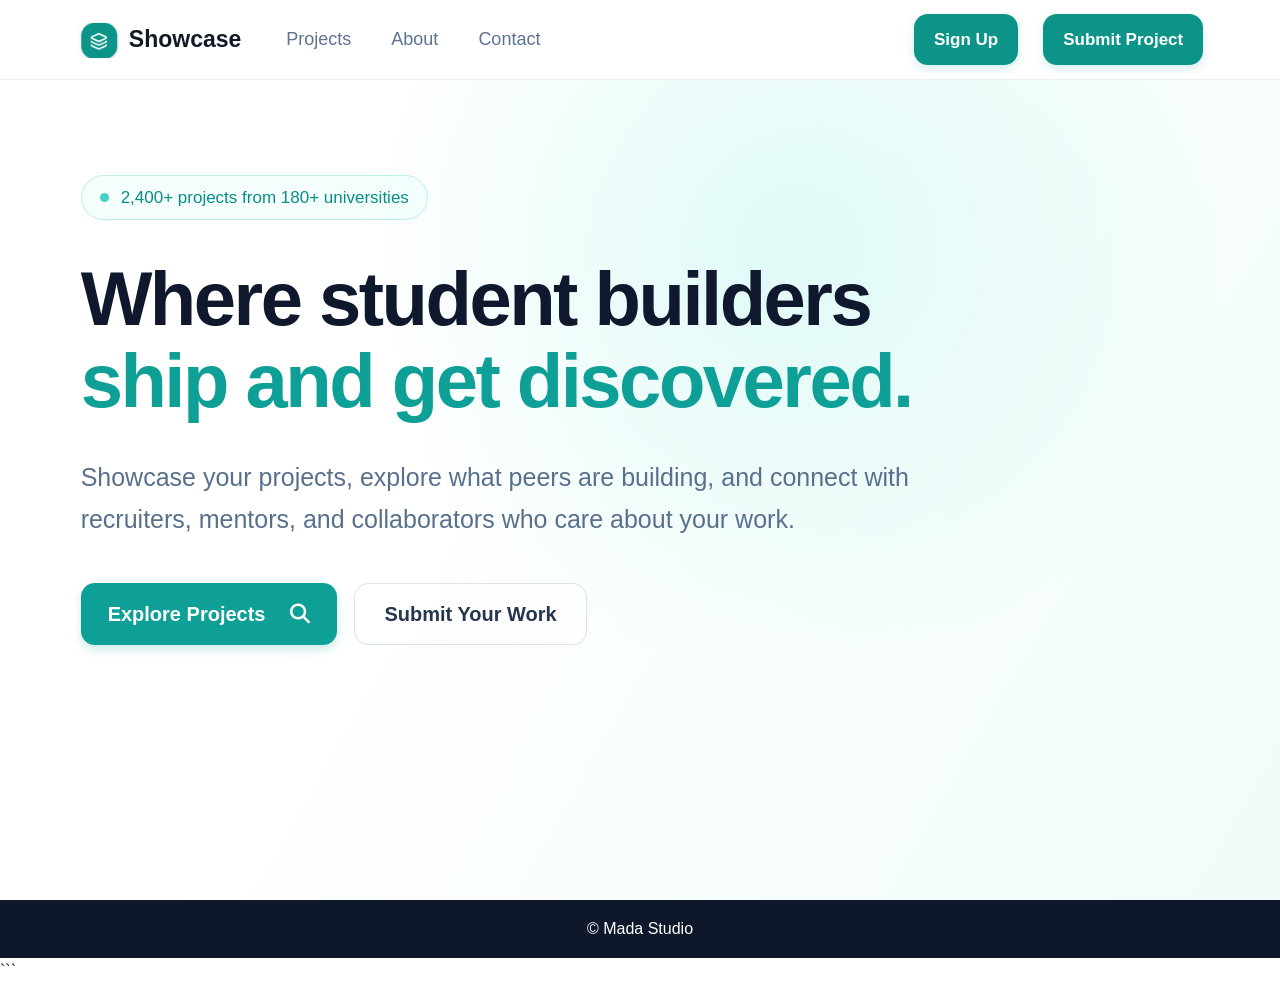
==== commit d4c8a7d7: "made a new html" ====
--- a/index.html
+++ b/index.html
@@ -12,6 +12,7 @@
     <title>Student Showcase Platform | Mada Studio</title>
 
     <link rel="stylesheet" href="css/style.css">
+    <link rel="stylesheet" href="css/Sign-up.css">
 
     <link rel="stylesheet" href="https://cdnjs.cloudflare.com/ajax/libs/font-awesome/6.7.2/css/all.min.css">
 </head>
@@ -34,7 +35,7 @@
         </nav>
 
         <div class="nav-actions">
-            <a href="#" class="sign-in">Sign in</a>
+            <a href="pages/Sign-up.html" class="submit-btn">Sign Up</a>
             <a href="#" class="submit-btn">Submit Project</a>
         </div>
 
--- a/css/Sign-up.css
+++ b/css/Sign-up.css
@@ -0,0 +1,37 @@
+.Signup-Box h2 {
+    text-align: center;
+    margin-bottom: 20px;
+}
+.inputs{
+     display: flex;
+ justify-content: space-between;
+ flex-wrap: wrap;
+}
+form .in{
+
+ width: 30%;
+ margin: 10px;
+}
+.Signup-Box .btn{
+    width: 100%;
+    margin-top: 20px;
+}
+.btn{
+    background-color: #009688;
+    color: white;
+    padding: 10px 20px;
+    border: none;
+    border-radius: 5px;
+    cursor: pointer;
+}
+.form .in input{
+    width: 100%;
+    padding: 10px;
+    border: 1px solid #ccc;
+    border-radius: 5px;
+    background-color: #f7f7f7;
+}
+.form{
+    background-color: blueviolet;
+    padding: 20px;
+}
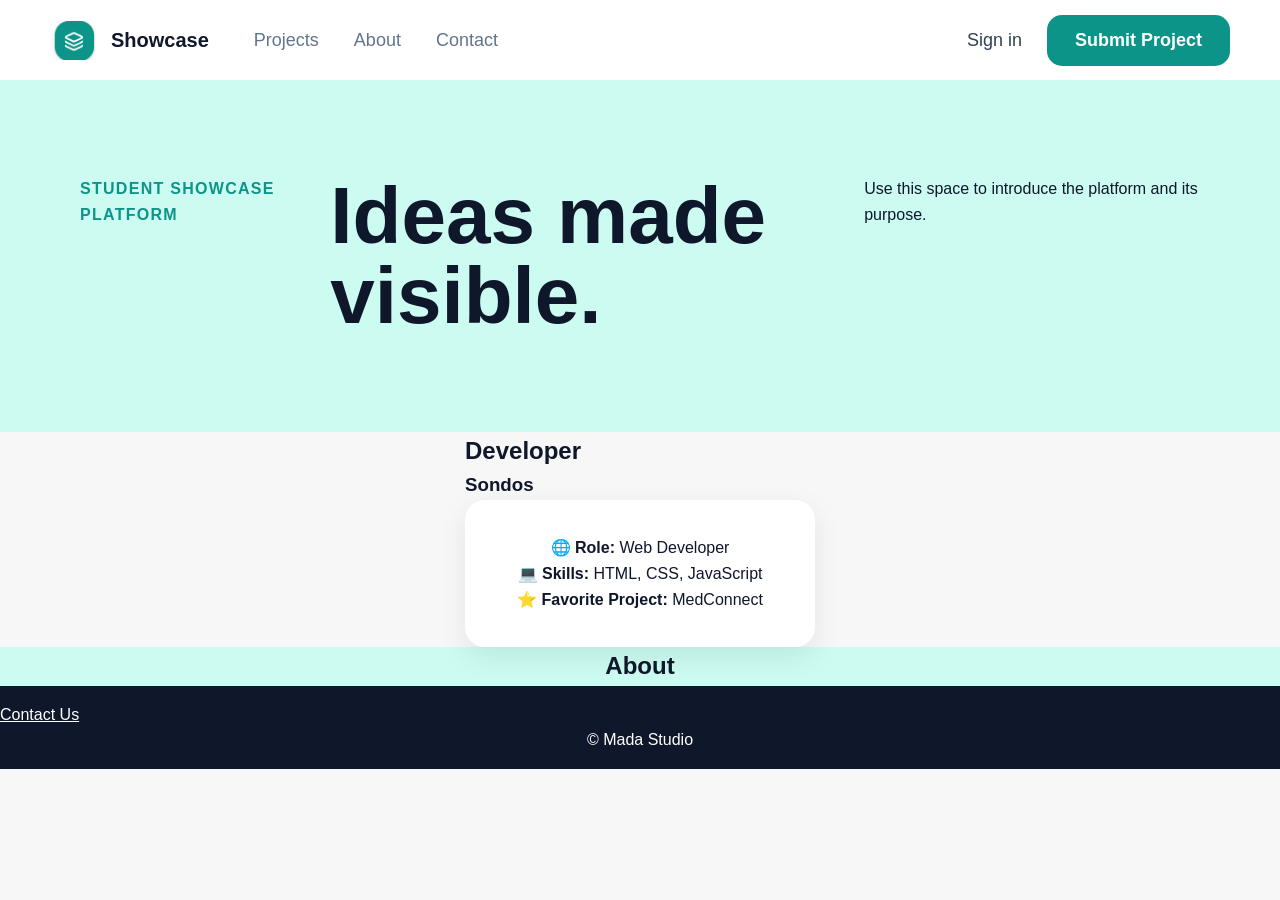
==== commit 439de81b: "Merge a8e43a31368c59884e34664fa9fbd6dce20a65ca into 4ee04c04023c782a25bb79cc58cfb0da8c6f5f53" ====
--- a/index.html
+++ b/index.html
@@ -1,101 +1,84 @@
 <!DOCTYPE html>
 <html lang="en">
-<head>
-    <meta charset="UTF-8">
-    <meta name="viewport" content="width=device-width, initial-scale=1.0">
-    
+  <head>
+    <meta charset="UTF-8" />
+    <meta name="viewport" content="width=device-width, initial-scale=1.0" />
     <meta
-        name="description"
-        content="Student Showcase Platform — a Mada Studio frontend team project."
+      name="description"
+      content="Student Showcase Platform — a Mada Studio frontend team project."
     />
-
     <title>Student Showcase Platform | Mada Studio</title>
 
-    <link rel="stylesheet" href="css/style.css">
-    <link rel="stylesheet" href="css/Sign-up.css">
+    <link rel="stylesheet" href="css/style.css" />
+  </head>
+  <body>
+    <!-- Build the navigation links and mobile menu here. -->
+    <nav>
+      <div class="left">
 
-    <link rel="stylesheet" href="https://cdnjs.cloudflare.com/ajax/libs/font-awesome/6.7.2/css/all.min.css">
-</head>
-
-<body>
-
-    <!-- ================= NAVBAR ================= -->
-
-    <header class="navbar">
-
-   <div class="logo">
-    <img src="Showcase-logo.png" alt="Showcase logo">
-    <h2>Showcase</h2>
-   </div>
-
-        <nav class="nav-links">
-            <a href="#">Projects</a>
-            <a href="#">About</a>
-            <a href="#">Contact</a>
-        </nav>
-
-        <div class="nav-actions">
-            <a href="pages/Sign-up.html" class="submit-btn">Sign Up</a>
-            <a href="#" class="submit-btn">Submit Project</a>
+        <div class="logo">
+            <img src="Showcase-logo.png" alt="logo" />
         </div>
 
-    </header> 
+        <h2>Showcase</h2>
 
+        <ul>
+            <li><a href="#">Projects</a></li>
+            <li><a href="#">About</a></li>
+            <li><a href="#">Contact</a></li>
+        </ul>
 
-    <!-- ================= HERO SECTION ================= -->
+    </div>
+
+    <div class="right">
+        <a href="#" class="signin">Sign in</a>
+        <button>Submit Project</button>
+    </div>
+</nav>
+
+    
 
     <main>
+      <!-- Add the main project message, call to action, and visual here. -->
+      <section id="hero" class="hero-section">
+        <div class="container">
+          <p class="eyebrow">Student Showcase Platform</p>
+          <h1>Ideas made visible.</h1>
+          <p>Use this space to introduce the platform and its purpose.</p>
+        </div>
+      </section>
 
-        <section class="hero">
-
-            <div class="hero-content">
-
-                <div class="projects-badge">
-                    <span class="badge-dot"></span>
-                    <span>2,400+ projects from 180+ universities</span>
-                </div>
-
-                <h1>
-                    Where student builders
-                    <span>ship and get discovered.</span>
-                </h1>
-
-                <p>
-                    Showcase your projects, explore what peers are building, and
-                    connect with recruiters, mentors, and collaborators who care about
-                    your work.
-                </p>
-
-                <div class="hero-buttons">
-
-                    <a href="#" class="explore-btn">
-                         Explore Projects
-                        <i class="fa-solid fa-magnifying-glass"></i>
-                    </a>
-
-                    <a href="#" class="work-btn">
-                        Submit Your Work
-                    </a>
-
-                </div>
-
+      <!-- Display student work as cards or a filterable gallery here. -->
+      <section id="projects" class="section">
+        <div class="container">
+          <div class="developer">
+            <h2>Developer</h2>
+            <h3>Sondos</h3>
+            <div class="developer-card .info">
+                <p><strong>🌐 Role:</strong> Web Developer</p>
+                <p><strong>💻 Skills:</strong> HTML, CSS, JavaScript</p>
+                <p><strong>⭐ Favorite Project:</strong> MedConnect</p>
             </div>
 
-        </section>
+        </div>
 
+    </div>
+</section>
+
+      <!-- Explain the platform, studio, or student community here. -->
+      <section id="about" class="section section--mint">
+        <div class="container">
+          <h2>About</h2>
+        </div>
+      </section>
     </main>
 
-
-    <!-- ================= FOOTER ================= -->
-
+    <!-- Add contact links, social links, and legal text here. -->
     <footer class="site-footer">
-        <div class="container">
-            © Mada Studio
-        </div>
+      <a href="mailto:info@mada-studio.com">Contact Us</a>
+      <div class="container">© Mada Studio</div>
     </footer>
 
     <script src="js/main.js"></script>
-
-</body>
+  </body>
 </html>
-```
--- a/css/style.css
+++ b/css/style.css
@@ -10,8 +10,7 @@
   --container-width: 1120px;
 }
 
-/* ================= GENERAL ================= */
-
+/* A small, predictable responsive reset for every page in this project. */
 *,
 *::before,
 *::after {
@@ -32,9 +31,9 @@
 
 body {
   min-width: 320px;
-  background: #ffffff;
+  background: var(--surface);
   color: var(--navy);
-  font-family: Arial, Helvetica, sans-serif;
+  font-family: Arial, sans-serif;
   line-height: 1.6;
 }
 
@@ -51,9 +50,6 @@
   width: min(100% - 2rem, var(--container-width));
   margin-inline: auto;
 }
-
-
-/* ================= SITE HEADER / FOOTER ================= */
 
 .site-header,
 .site-footer {
@@ -68,348 +64,32 @@
   text-decoration: none;
 }
 
-
-/* ================= NEW NAVBAR ================= */
-
-.navbar {
-  height: 80px;
-  width: 100%;
-  display: flex;
-  align-items: center;
-  padding: 0 6%;
-  border-bottom: 1px solid #eeeeee;
-  background-color: #ffffff;
-}
-
-
-/* ================= LOGO ================= */
-
-.logo {
-  display: flex;
-  align-items: center;
-  gap: 10px;
-}
-
-.logo img {
-  width: 42px;
-  height: 42px;
-  object-fit: contain;
-}
-
-.logo h2 {
-  font-size: 23px;
+.hero-section {
+  padding-block: clamp(3rem, 8vw, 6rem);
+}
+
+.hero-section {
+  background: var(--mint);
+}
+
+.hero-section h1 {
+  max-width: 12ch;
+  font-size: clamp(2.5rem, 8vw, 5rem);
+  line-height: 1;
+}
+
+.eyebrow {
+  color: var(--teal);
   font-weight: 700;
-  color: #111827;
-}
-
-
-/* ================= NAV LINKS ================= */
-
-.nav-links {
-  display: flex;
-  align-items: center;
-  gap: 40px;
-  margin-left: 45px;
-}
-
-.nav-links a {
-  text-decoration: none;
-  color: #5d7390;
-  font-size: 18px;
-  font-weight: 500;
-  transition: 0.3s;
-}
-
-.nav-links a:hover {
-  color: var(--teal);
-}
-
-
-/* ================= NAV ACTIONS ================= */
-
-.nav-actions {
-  margin-left: auto;
-  display: flex;
-  align-items: center;
-  gap: 25px;
-}
-
-.sign-in {
-  text-decoration: none;
-  color: #34435a;
-  font-size: 18px;
-  font-weight: 500;
-  transition: 0.3s;
-}
-
-.sign-in:hover {
-  color: var(--teal);
-}
-
-.submit-btn {
-  display: inline-flex;
-  align-items: center;
-  justify-content: center;
-
-  text-decoration: none;
-
-  background-color: var(--teal);
-  color: white;
-
-  padding: 12px 20px;
-
-  border-radius: 14px;
-
-  font-size: 17px;
-  font-weight: 700;
-
-  box-shadow: 0 4px 10px rgba(14, 159, 150, 0.18);
-
-  transition: 0.3s;
-}
-
-.submit-btn:hover {
-  background-color: #087f78;
-  transform: translateY(-2px);
-}
-
-
-/* ================= HERO ================= */
-
-.hero {
-  min-height: calc(100vh - 80px);
-
-  padding: 95px 6.3%;
-
-  background:
-    radial-gradient(
-      circle at 62% 20%,
-      rgba(208, 248, 243, 0.65),
-      rgba(255, 255, 255, 0) 42%
-    ),
-    linear-gradient(
-      120deg,
-      #ffffff 0%,
-      #ffffff 35%,
-      #f0fbfa 100%
-    );
-}
-
-.hero-content {
-  max-width: 940px;
-}
-
-
-/* ================= BADGE ================= */
-
-.projects-badge {
-  display: inline-flex;
-  align-items: center;
-  gap: 12px;
-
-  padding: 8px 18px;
-
-  border: 1px solid #b9eee9;
-  border-radius: 30px;
-
-  color: #078d87;
-  background-color: rgba(242, 255, 253, 0.8);
-
-  font-size: 17px;
-  font-weight: 500;
-
-  margin-bottom: 38px;
-}
-
-.badge-dot {
-  width: 9px;
-  height: 9px;
-
-  border-radius: 50%;
-
-  background-color: #45cfc5;
-}
-
-
-/* ================= HEADING ================= */
-
-.hero h1 {
-  font-size: 76px;
-  line-height: 1.08;
-  letter-spacing: -2.5px;
-  font-weight: 750;
-
-  color: #10182d;
-
-  margin-bottom: 35px;
-}
-
-.hero h1 span {
-  display: block;
-  color: #0e9f96;
-}
-
-
-/* ================= DESCRIPTION ================= */
-
-.hero p {
-  max-width: 880px;
-
-  font-size: 25px;
-  line-height: 1.65;
-
-  color: #59708c;
-
-  margin-bottom: 43px;
-}
-
-
-/* ================= HERO BUTTONS ================= */
-
-.hero-buttons {
-  display: flex;
-  align-items: center;
-  gap: 17px;
-}
-
-.explore-btn,
-.work-btn {
-  min-height: 62px;
-
-  display: inline-flex;
-  align-items: center;
-  justify-content: center;
-
-  text-decoration: none;
-
-  border-radius: 14px;
-
-  font-size: 20px;
-  font-weight: 600;
-
-  transition: 0.3s;
-}
-
-.explore-btn {
-  gap: 25px;
-
-  padding: 0 27px;
-
-  background-color: #0e9f96;
-  color: white;
-
-  box-shadow: 0 5px 10px rgba(14, 159, 150, 0.2);
-}
-
-.explore-btn span {
-  font-size: 28px;
-  line-height: 1;
-}
-
-.explore-btn:hover {
-  background-color: #087f78;
-  transform: translateY(-2px);
-}
-
-.work-btn {
-  padding: 0 29px;
-
-  border: 1px solid #dbe2e8;
-
-  color: #26364e;
-
-  background-color: rgba(255, 255, 255, 0.7);
-}
-
-.work-btn:hover {
-  border-color: #0e9f96;
-  color: #0e9f96;
-}
-
-
-/* ================= DEVELOPER SECTION ================= */
-
-#developer-section {
-  padding: 80px 20px;
-  background: #f5f7fb;
-}
-
-.container {
-  display: flex;
-  justify-content: center;
-}
-
-.developer-card {
-  width: 350px;
-
-  background: #fff;
-
-  padding: 35px;
-
-  border-radius: 20px;
-
-  text-align: center;
-
-  box-shadow: 0 10px 30px rgba(0, 0, 0, 0.08);
-
-  transition: 0.3s;
-}
-
-.developer-card:hover {
-  transform: translateY(-8px);
-
-  box-shadow: 0 15px 40px rgba(0, 0, 0, 0.15);
-}
-
-.developer-card img {
-  width: 100px;
-  height: 100px;
-
-  border-radius: 50%;
-
-  object-fit: cover;
-
-  border: 4px solid #beefe5;
-}
-
-.developer-card .profile-icon {
-  display: flex;
-  justify-content: center;
-
-  margin-bottom: 20px;
-}
-
-.developer-card h2 {
-  margin-top: 20px;
-  color: #0d1b3d;
-}
-
-.developer-card h3 {
-  color: #009688;
-
-  margin: 10px 0 20px;
-}
-
-.developer-card .info {
-  text-align: left;
-
-  width: 85%;
-
-  margin: 25px auto 0;
-}
-
-.developer-card .info p {
-  background: #f7f7f7;
-
-  padding: 12px;
-
-  border-radius: 10px;
-
-  margin: 10px 0;
-}
-
-
-/* ================= RESPONSIVE ================= */
+  letter-spacing: 0.08em;
+  text-transform: uppercase;
+}
+
+.section--mint {
+  background: var(--mint);
+}
+
+/* Add component styles below as the team builds new sections. */
 
 @media (min-width: 768px) {
   .container {
@@ -417,110 +97,163 @@
   }
 }
 
-
-@media (max-width: 900px) {
-
-  .navbar {
-    padding: 0 4%;
-  }
-
-  .nav-links {
-    gap: 20px;
-    margin-left: 25px;
-  }
-
-  .nav-links a {
-    font-size: 16px;
-  }
-
-  .nav-actions {
-    gap: 15px;
-  }
-
-  .submit-btn {
-    padding: 10px 15px;
-    font-size: 15px;
-  }
-
-  .hero {
-    padding: 70px 6%;
-  }
-
-  .hero h1 {
-    font-size: 58px;
-  }
-
-  .hero p {
-    font-size: 20px;
-  }
-}
-
-
-@media (max-width: 650px) {
-
-  .navbar {
-    height: auto;
-
-    padding: 15px 5%;
-
-    flex-wrap: wrap;
-
-    gap: 15px;
-  }
-
-  .logo img {
-    width: 38px;
-    height: 38px;
-  }
-
-  .logo h2 {
-    font-size: 20px;
-  }
-
-  .nav-links {
-    order: 3;
-
-    width: 100%;
-
+#developer-section{
+    padding:80px 20px;
+    background:#f5f7fb;
+}
+
+.container{
+    display:flex;
+    justify-content:center;
+}
+
+.developer-card{
+    width:350px;
+    background:#fff;
+    padding:35px;
+    border-radius:20px;
+    text-align:center;
+    box-shadow:0 10px 30px rgba(0,0,0,0.08);
+    transition:0.3s;
+}
+
+.developer-card:hover{
+    transform:translateY(-8px);
+    box-shadow:0 15px 40px rgba(0,0,0,0.15);
+}
+
+.developer-card img{
+    width:100px;
+    height:100px;
+    border-radius:50%;
+    object-fit:cover;
+    border:4px solid #BEEFE5;
+}
+
+.developer-card .profile-icon{
+    display: flex;
     justify-content: center;
-
-    margin-left: 0;
-  }
-
-  .nav-actions {
-    margin-left: auto;
-  }
-
-  .sign-in {
-    display: none;
-  }
-
-  .hero {
-    padding: 55px 5%;
-  }
-
-  .projects-badge {
-    font-size: 13px;
-    padding: 7px 12px;
-  }
-
-  .hero h1 {
-    font-size: 43px;
-    letter-spacing: -1.5px;
-  }
-
-  .hero p {
-    font-size: 18px;
-    line-height: 1.55;
-  }
-
-  .hero-buttons {
-    flex-direction: column;
-    align-items: stretch;
-  }
-
-  .explore-btn,
-  .work-btn {
-    width: 100%;
-  }
+    margin-bottom: 20px;
+}
+
+.developer-card h2{
+    margin-top:20px;
+    color:#0d1b3d;
+}
+
+.developer-card h3{
+    color:#009688;
+    margin:10px 0 20px;
+}
+
+.developer-card .info{
+    text-align:left;
+       width: 85%;
+    margin: 25px auto 0;
+}
+
+.developer-card .info p{
+    background:#f7f7f7;
+    padding:12px;
+    border-radius:10px;
+    margin:10px 0;
+}
+
+
+*{
+    margin:0;
+    padding:0;
+    box-sizing:border-box;
+    font-family:Arial, Helvetica, sans-serif;
+}
+
+body{
+    background:#f7f7f7;
+}
+
+nav{
+    width:100%;
+    height:80px;
+    background:white;
+
+    display:flex;
+    justify-content:space-between;
+    align-items:center;
+
+    padding:0 50px;
+}
+
+.left{
+    display:flex;
+    align-items:center;
+    gap:15px;
+}
+
+.logo{
+    width:46px;
+    height:46px;
+    
+    border-radius:14px;
+
+    display:flex;
+    justify-content:center;
+    align-items:center;
+
+    
+    font-size:22px;
+}
+
+.left h2{
+    font-size:20px;
+}
+
+.left ul{
+    display:flex;
+    list-style:none;
+    gap:35px;
+    margin-left:30px;
+}
+
+.left ul li a{
+    text-decoration:none;
+    color:#64748b;
+    font-size:18px;
+    font-weight:500;
+    transition:.3s;
+}
+
+.left ul li a:hover{
+    color:#0d9488;
+}
+
+.right{
+    display:flex;
+    align-items:center;
+    gap:25px;
+}
+
+.signin{
+    text-decoration:none;
+    color:#334155;
+    font-size:18px;
+    font-weight:500;
+}
+
+button{
+    border:none;
+    background:#0d9488;
+    color:white;
+
+    padding:15px 28px;
+
+    border-radius:15px;
+    font-size:18px;
+    font-weight:600;
+
+    cursor:pointer;
+    transition:.3s;
+}
+
+button:hover{
+    background:#0f766e;
 }
